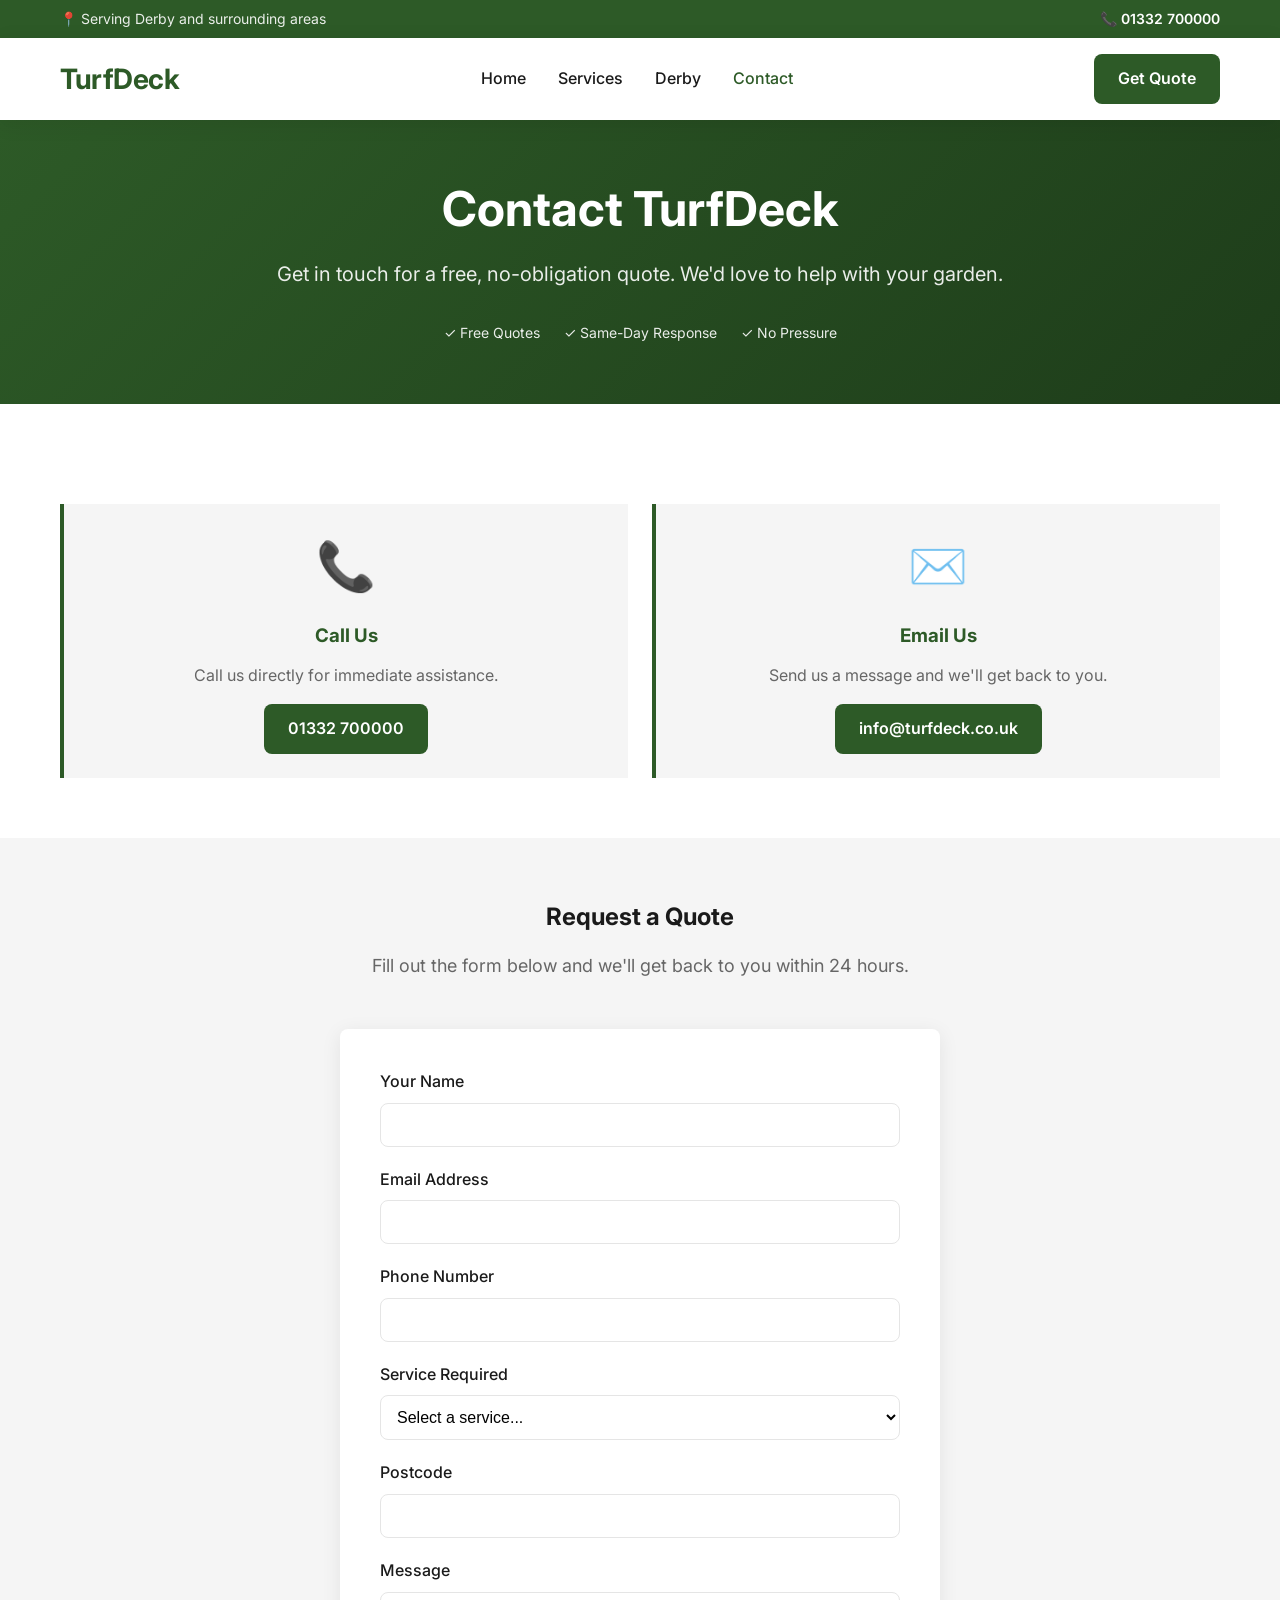
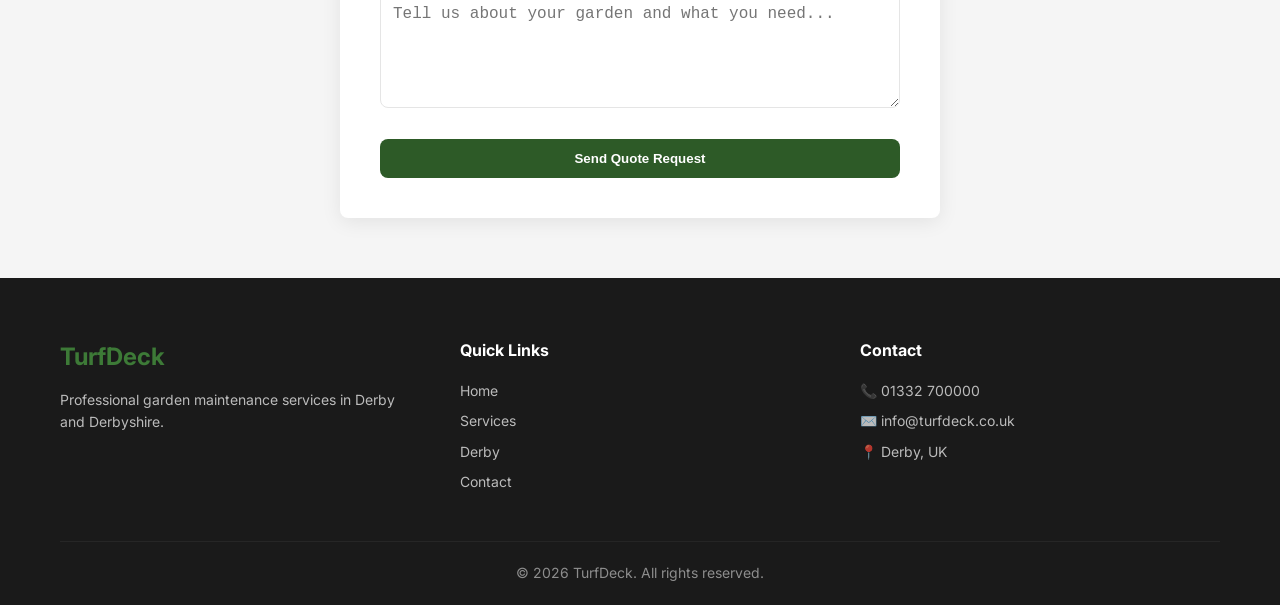
==== contact.html @ 587b613c "Initial TurfDeck website" ====
<!DOCTYPE html>
<html lang="en">
<head>
    <meta charset="UTF-8">
    <meta name="viewport" content="width=device-width, initial-scale=1.0">
    <title>Contact Us | TurfDeck - Garden Maintenance Derby</title>
    <meta name="description" content="Contact TurfDeck for professional garden maintenance services in Derby. Get your free quote today.">
    <link rel="stylesheet" href="styles.css">
    <link rel="preconnect" href="https://fonts.googleapis.com">
    <link rel="preconnect" href="https://fonts.gstatic.com" crossorigin>
    <link href="https://fonts.googleapis.com/css2?family=Inter:wght@400;500;600;700&display=swap" rel="stylesheet">
</head>
<body>
    <!-- Top Bar -->
    <div class="top-bar">
        <div class="container">
            <div class="top-bar-content">
                <span class="location">📍 Serving Derby and surrounding areas</span>
                <div class="top-bar-contact">
                    <a href="tel:01332700000" class="phone-link">📞 01332 700000</a>
                </div>
            </div>
        </div>
    </div>

    <!-- Header -->
    <header class="header">
        <div class="container">
            <div class="header-content">
                <a href="index.html" class="logo">TurfDeck</a>
                <nav class="nav">
                    <a href="index.html" class="nav-link">Home</a>
                    <a href="index.html#services" class="nav-link">Services</a>
                    <a href="derby.html" class="nav-link">Derby</a>
                    <a href="contact.html" class="nav-link active">Contact</a>
                </nav>
                <a href="#quote-form" class="btn btn-primary">Get Quote</a>
            </div>
        </div>
    </header>

    <!-- Contact Hero -->
    <section class="hero" style="padding: 60px 0;">
        <div class="container">
            <div class="hero-content">
                <h1>Contact TurfDeck</h1>
                <p class="hero-subtitle">Get in touch for a free, no-obligation quote. We'd love to help with your garden.</p>
                <div class="hero-features">
                    <span>✓ Free Quotes</span>
                    <span>✓ Same-Day Response</span>
                    <span>✓ No Pressure</span>
                </div>
            </div>
        </div>
    </section>

    <!-- Contact Methods -->
    <section style="padding: 60px 0;">
        <div class="container">
            <div class="local-grid">
                <div class="local-card" style="text-align: center;">
                    <div class="service-icon">📞</div>
                    <h3>Call Us</h3>
                    <p>Call us directly for immediate assistance.</p>
                    <a href="tel:01332700000" class="btn btn-primary" style="margin-top: 16px; display: inline-block;">01332 700000</a>
                </div>
                <div class="local-card" style="text-align: center;">
                    <div class="service-icon">✉️</div>
                    <h3>Email Us</h3>
                    <p>Send us a message and we'll get back to you.</p>
                    <a href="mailto:info@turfdeck.co.uk" class="btn btn-primary" style="margin-top: 16px; display: inline-block;">info@turfdeck.co.uk</a>
                </div>
            </div>
        </div>
    </section>

    <!-- Quote Form -->
    <section id="quote-form" style="padding: 60px 0; background: #f5f5f5;">
        <div class="container">
            <h2 style="text-align: center; margin-bottom: 16px;">Request a Quote</h2>
            <p class="section-subtitle">Fill out the form below and we'll get back to you within 24 hours.</p>
            
            <div style="max-width: 600px; margin: 40px auto 0; background: white; padding: 40px; border-radius: 8px; box-shadow: 0 4px 20px rgba(0,0,0,0.08);">
                <form name="contact" method="POST" data-netlify="true">
                    <div style="margin-bottom: 20px;">
                        <label for="name" style="display: block; margin-bottom: 8px; font-weight: 500;">Your Name</label>
                        <input type="text" id="name" name="name" required style="width: 100%; padding: 12px; border: 1px solid #e5e5e5; border-radius: 8px; font-size: 16px;">
                    </div>
                    
                    <div style="margin-bottom: 20px;">
                        <label for="email" style="display: block; margin-bottom: 8px; font-weight: 500;">Email Address</label>
                        <input type="email" id="email" name="email" required style="width: 100%; padding: 12px; border: 1px solid #e5e5e5; border-radius: 8px; font-size: 16px;">
                    </div>
                    
                    <div style="margin-bottom: 20px;">
                        <label for="phone" style="display: block; margin-bottom: 8px; font-weight: 500;">Phone Number</label>
                        <input type="tel" id="phone" name="phone" style="width: 100%; padding: 12px; border: 1px solid #e5e5e5; border-radius: 8px; font-size: 16px;">
                    </div>
                    
                    <div style="margin-bottom: 20px;">
                        <label for="service" style="display: block; margin-bottom: 8px; font-weight: 500;">Service Required</label>
                        <select id="service" name="service" style="width: 100%; padding: 12px; border: 1px solid #e5e5e5; border-radius: 8px; font-size: 16px; background: white;">
                            <option value="">Select a service...</option>
                            <option value="lawn-mowing">Lawn Mowing</option>
                            <option value="garden-maintenance">Garden Maintenance</option>
                            <option value="hedge-trimming">Hedge Trimming</option>
                            <option value="garden-clearance">Garden Clearance</option>
                            <option value="other">Other</option>
                        </select>
                    </div>
                    
                    <div style="margin-bottom: 20px;">
                        <label for="postcode" style="display: block; margin-bottom: 8px; font-weight: 500;">Postcode</label>
                        <input type="text" id="postcode" name="postcode" required style="width: 100%; padding: 12px; border: 1px solid #e5e5e5; border-radius: 8px; font-size: 16px;">
                    </div>
                    
                    <div style="margin-bottom: 24px;">
                        <label for="message" style="display: block; margin-bottom: 8px; font-weight: 500;">Message</label>
                        <textarea id="message" name="message" rows="5" style="width: 100%; padding: 12px; border: 1px solid #e5e5e5; border-radius: 8px; font-size: 16px; resize: vertical;" placeholder="Tell us about your garden and what you need..."></textarea>
                    </div>
                    
                    <button type="submit" class="btn btn-primary" style="width: 100%;">Send Quote Request</button>
                </form>
            </div>
        </div>
    </section>

    <!-- Footer -->
    <footer class="footer">
        <div class="container">
            <div class="footer-content">
                <div class="footer-brand">
                    <h3>TurfDeck</h3>
                    <p>Professional garden maintenance services in Derby and Derbyshire.</p>
                </div>
                <div class="footer-links">
                    <h4>Quick Links</h4>
                    <a href="index.html">Home</a>
                    <a href="index.html#services">Services</a>
                    <a href="derby.html">Derby</a>
                    <a href="contact.html">Contact</a>
                </div>
                <div class="footer-contact">
                    <h4>Contact</h4>
                    <p>📞 <a href="tel:01332700000">01332 700000</a></p>
                    <p>✉️ <a href="mailto:info@turfdeck.co.uk">info@turfdeck.co.uk</a></p>
                    <p>📍 Derby, UK</p>
                </div>
            </div>
            <div class="footer-bottom">
                <p>&copy; 2026 TurfDeck. All rights reserved.</p>
            </div>
        </div>
    </footer>
</body>
</html>
---- styles.css ----
/* ========================================
   TurfDeck - Professional Garden Maintenance
   ======================================== */

/* CSS Variables */
:root {
    --primary: #2D5A27;        /* Forest Green */
    --primary-dark: #1E3D1A;
    --primary-light: #3D7A37;
    --secondary: #F5F5F5;
    --dark: #1A1A1A;
    --gray: #666666;
    --light-gray: #E5E5E5;
    --white: #FFFFFF;
    --shadow: 0 4px 20px rgba(0,0,0,0.08);
    --radius: 8px;
    --font: 'Inter', -apple-system, BlinkMacSystemFont, sans-serif;
}

/* Reset */
*, *::before, *::after {
    box-sizing: border-box;
    margin: 0;
    padding: 0;
}

html {
    scroll-behavior: smooth;
}

body {
    font-family: var(--font);
    line-height: 1.6;
    color: var(--dark);
    background: var(--white);
}

a {
    text-decoration: none;
    color: inherit;
}

ul {
    list-style: none;
}

img {
    max-width: 100%;
    height: auto;
}

.container {
    max-width: 1200px;
    margin: 0 auto;
    padding: 0 20px;
}

/* ========================================
   Top Bar
   ======================================== */
.top-bar {
    background: var(--primary);
    color: var(--white);
    padding: 8px 0;
    font-size: 14px;
}

.top-bar-content {
    display: flex;
    justify-content: space-between;
    align-items: center;
}

.location {
    opacity: 0.9;
}

.phone-link {
    font-weight: 600;
    transition: opacity 0.2s;
}

.phone-link:hover {
    opacity: 0.8;
}

/* ========================================
   Header
   ======================================== */
.header {
    background: var(--white);
    box-shadow: var(--shadow);
    position: sticky;
    top: 0;
    z-index: 100;
}

.header-content {
    display: flex;
    justify-content: space-between;
    align-items: center;
    padding: 16px 0;
}

.logo {
    font-size: 28px;
    font-weight: 700;
    color: var(--primary);
    letter-spacing: -0.5px;
}

.nav {
    display: flex;
    gap: 32px;
}

.nav-link {
    font-weight: 500;
    color: var(--dark);
    transition: color 0.2s;
}

.nav-link:hover,
.nav-link.active {
    color: var(--primary);
}

/* Buttons */
.btn {
    display: inline-block;
    padding: 12px 24px;
    border-radius: var(--radius);
    font-weight: 600;
    text-align: center;
    cursor: pointer;
    transition: all 0.2s;
    border: none;
}

.btn-primary {
    background: var(--primary);
    color: var(--white);
}

.btn-primary:hover {
    background: var(--primary-dark);
}

.btn-secondary {
    background: var(--white);
    color: var(--primary);
    border: 2px solid var(--primary);
}

.btn-secondary:hover {
    background: var(--secondary);
}

.btn-large {
    padding: 16px 32px;
    font-size: 18px;
}

/* ========================================
   Hero
   ======================================== */
.hero {
    background: linear-gradient(135deg, var(--primary) 0%, var(--primary-dark) 100%);
    color: var(--white);
    padding: 80px 0;
    text-align: center;
}

.hero-content {
    max-width: 800px;
    margin: 0 auto;
}

.hero h1 {
    font-size: 48px;
    font-weight: 700;
    line-height: 1.2;
    margin-bottom: 20px;
}

.hero-subtitle {
    font-size: 20px;
    opacity: 0.9;
    margin-bottom: 32px;
}

.hero-buttons {
    display: flex;
    gap: 16px;
    justify-content: center;
    margin-bottom: 32px;
}

.hero .btn-primary {
    background: var(--white);
    color: var(--primary);
}

.hero .btn-primary:hover {
    background: var(--light-gray);
}

.hero .btn-secondary {
    border-color: var(--white);
    color: var(--white);
}

.hero .btn-secondary:hover {
    background: rgba(255,255,255,0.1);
}

.hero-features {
    display: flex;
    gap: 24px;
    justify-content: center;
    flex-wrap: wrap;
    font-size: 14px;
    opacity: 0.9;
}

/* ========================================
   Services
   ======================================== */
.services {
    padding: 80px 0;
    background: var(--secondary);
}

.services h2,
.why-choose h2,
.service-areas h2,
.local-content h2,
.areas-detailed h2,
.why-local h2 {
    font-size: 36px;
    text-align: center;
    margin-bottom: 16px;
    color: var(--dark);
}

.section-subtitle {
    text-align: center;
    color: var(--gray);
    margin-bottom: 48px;
    font-size: 18px;
}

.services-grid {
    display: grid;
    grid-template-columns: repeat(auto-fit, minmax(300px, 1fr));
    gap: 24px;
}

.service-card {
    background: var(--white);
    padding: 32px;
    border-radius: var(--radius);
    box-shadow: var(--shadow);
    transition: transform 0.2s;
}

.service-card:hover {
    transform: translateY(-4px);
}

.service-icon {
    font-size: 48px;
    margin-bottom: 16px;
}

.service-card h3 {
    font-size: 20px;
    margin-bottom: 12px;
    color: var(--primary);
}

.service-card p {
    color: var(--gray);
}

/* ========================================
   Why Choose Us
   ======================================== */
.why-choose {
    padding: 80px 0;
}

.benefits-grid {
    display: grid;
    grid-template-columns: repeat(auto-fit, minmax(250px, 1fr));
    gap: 32px;
}

.benefit {
    padding: 24px;
}

.benefit-number {
    font-size: 48px;
    font-weight: 700;
    color: var(--primary);
    opacity: 0.2;
    margin-bottom: 8px;
}

.benefit h3 {
    font-size: 20px;
    margin-bottom: 12px;
}

.benefit p {
    color: var(--gray);
}

/* ========================================
   Service Areas
   ======================================== */
.service-areas {
    padding: 80px 0;
    background: var(--secondary);
}

.areas-list {
    display: flex;
    flex-wrap: wrap;
    gap: 12px;
    justify-content: center;
}

.area-tag {
    background: var(--white);
    padding: 10px 20px;
    border-radius: 24px;
    font-weight: 500;
    color: var(--primary);
    border: 1px solid var(--light-gray);
    transition: all 0.2s;
}

.area-tag:hover {
    background: var(--primary);
    color: var(--white);
    border-color: var(--primary);
}

/* ========================================
   Local Content Sections
   ======================================== */
.local-content {
    padding: 80px 0;
}

.local-grid {
    display: grid;
    grid-template-columns: repeat(auto-fit, minmax(300px, 1fr));
    gap: 24px;
    margin-top: 40px;
}

.local-card {
    padding: 24px;
    border-left: 4px solid var(--primary);
    background: var(--secondary);
}

.local-card h3 {
    margin-bottom: 12px;
    color: var(--primary);
}

.local-card p {
    color: var(--gray);
}

/* ========================================
   Areas Detailed
   ======================================== */
.areas-detailed {
    padding: 80px 0;
    background: var(--secondary);
}

.areas-grid {
    display: grid;
    grid-template-columns: repeat(auto-fit, minmax(250px, 1fr));
    gap: 24px;
    margin-top: 40px;
}

.area-item {
    background: var(--white);
    padding: 24px;
    border-radius: var(--radius);
    box-shadow: var(--shadow);
}

.area-item h3 {
    font-size: 18px;
    margin-bottom: 8px;
    color: var(--primary);
}

.area-item p {
    color: var(--gray);
    font-size: 14px;
}

/* ========================================
   Why Local
   ======================================== */
.why-local {
    padding: 80px 0;
}

/* ========================================
   CTA
   ======================================== */
.cta {
    background: linear-gradient(135deg, var(--primary) 0%, var(--primary-dark) 100%);
    color: var(--white);
    padding: 80px 0;
    text-align: center;
}

.cta-content {
    max-width: 600px;
    margin: 0 auto;
}

.cta h2 {
    font-size: 36px;
    margin-bottom: 16px;
}

.cta p {
    font-size: 18px;
    opacity: 0.9;
    margin-bottom: 32px;
}

.cta-buttons {
    display: flex;
    gap: 16px;
    justify-content: center;
    flex-wrap: wrap;
}

.cta .btn-primary {
    background: var(--white);
    color: var(--primary);
}

.cta .btn-primary:hover {
    background: var(--light-gray);
}

.cta .btn-secondary {
    border-color: var(--white);
    color: var(--white);
}

.cta .btn-secondary:hover {
    background: rgba(255,255,255,0.1);
}

/* ========================================
   Footer
   ======================================== */
.footer {
    background: var(--dark);
    color: var(--white);
    padding: 60px 0 20px;
}

.footer-content {
    display: grid;
    grid-template-columns: repeat(auto-fit, minmax(200px, 1fr));
    gap: 40px;
    margin-bottom: 40px;
}

.footer-brand h3 {
    font-size: 24px;
    margin-bottom: 12px;
    color: var(--primary-light);
}

.footer-brand p {
    opacity: 0.7;
    font-size: 14px;
}

.footer h4 {
    font-size: 16px;
    margin-bottom: 16px;
    color: var(--white);
}

.footer-links a {
    display: block;
    color: var(--white);
    opacity: 0.7;
    margin-bottom: 8px;
    font-size: 14px;
    transition: opacity 0.2s;
}

.footer-links a:hover {
    opacity: 1;
}

.footer-contact p {
    margin-bottom: 8px;
    font-size: 14px;
    opacity: 0.7;
}

.footer-contact a {
    color: var(--white);
}

.footer-bottom {
    text-align: center;
    padding-top: 20px;
    border-top: 1px solid rgba(255,255,255,0.1);
    font-size: 14px;
    opacity: 0.5;
}

/* ========================================
   Responsive
   ======================================== */
@media (max-width: 768px) {
    .top-bar-content {
        flex-direction: column;
        gap: 8px;
        text-align: center;
    }
    
    .header-content {
        flex-wrap: wrap;
        gap: 16px;
    }
    
    .nav {
        order: 3;
        width: 100%;
        justify-content: center;
        gap: 16px;
    }
    
    .hero h1 {
        font-size: 32px;
    }
    
    .hero-subtitle {
        font-size: 16px;
    }
    
    .hero-buttons {
        flex-direction: column;
    }
    
    .services h2,
    .cta h2 {
        font-size: 28px;
    }
    
    .benefits-grid {
        grid-template-columns: 1fr;
    }
}

@media (max-width: 480px) {
    .hero {
        padding: 60px 0;
    }
    
    .hero h1 {
        font-size: 28px;
    }
    
    .btn-large {
        padding: 14px 24px;
        font-size: 16px;
    }
    
    .services,
    .why-choose,
    .cta,
    .footer {
        padding: 60px 0;
    }
}
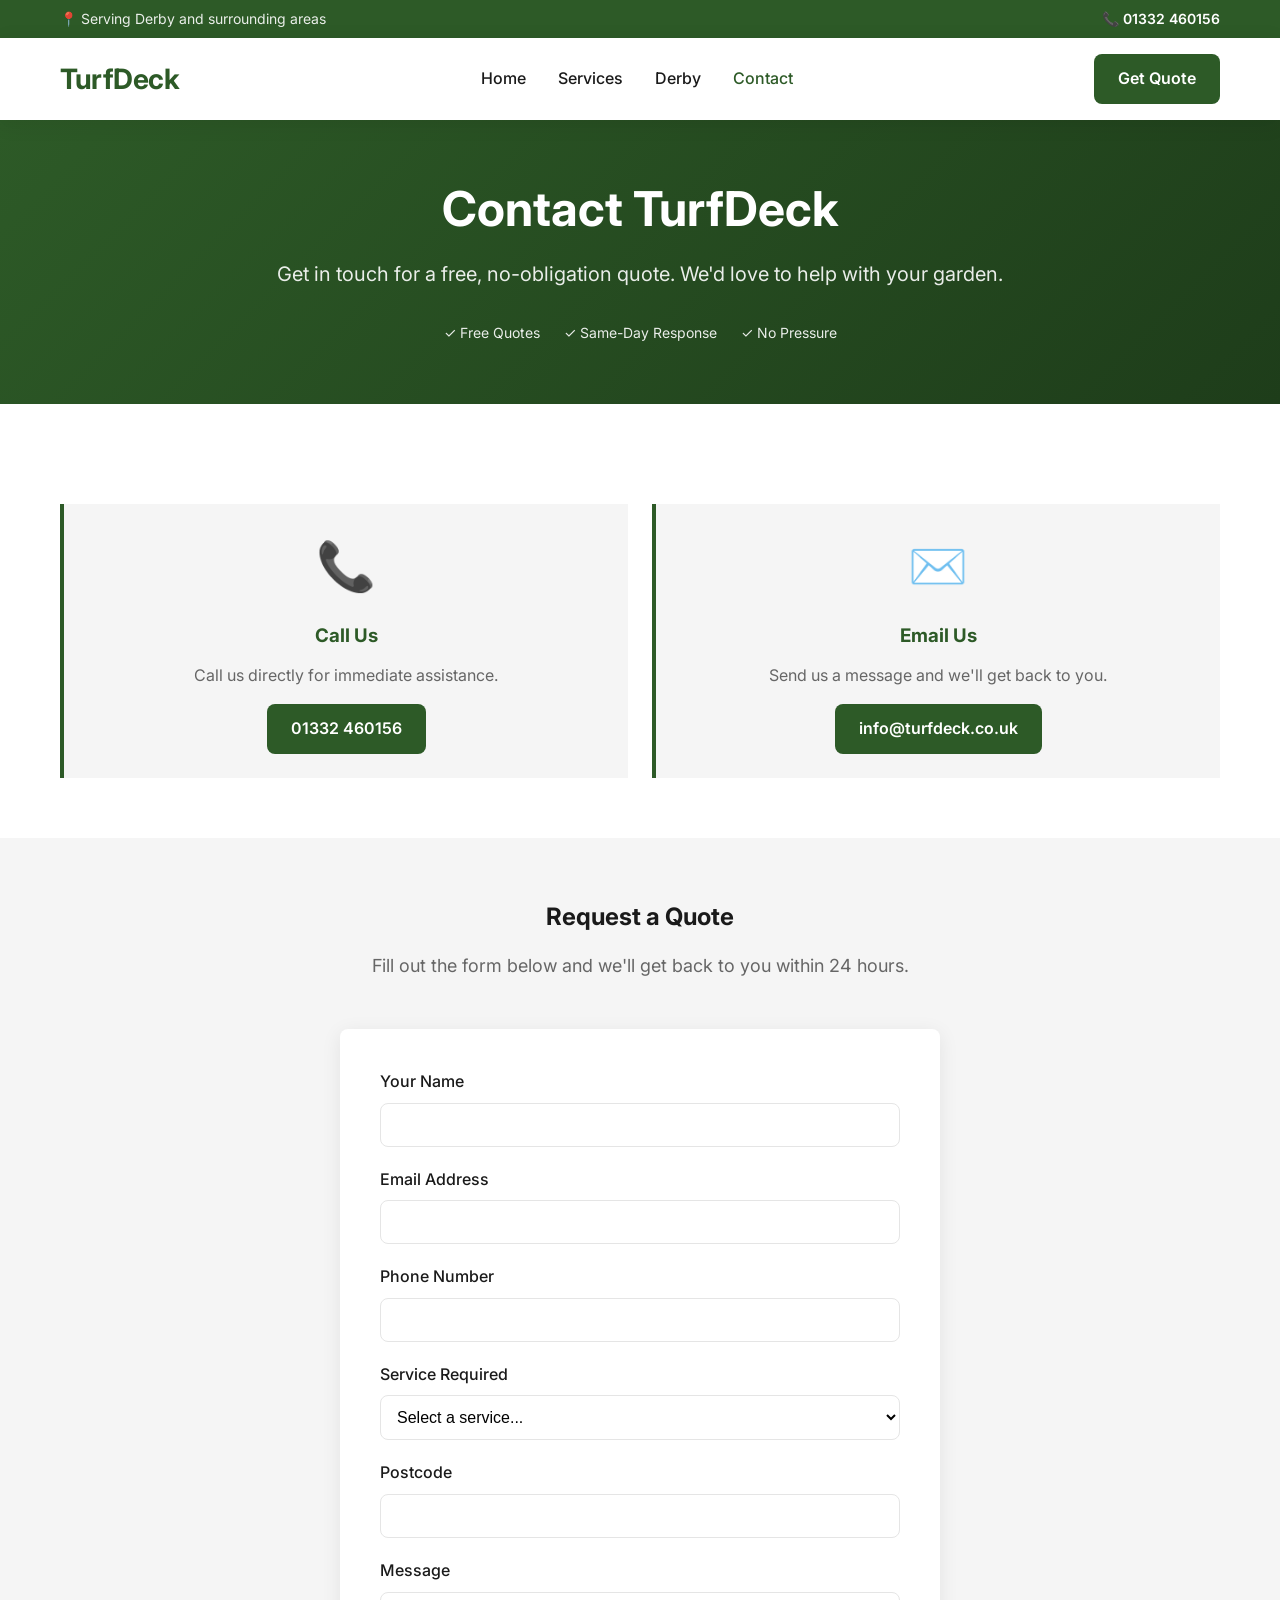
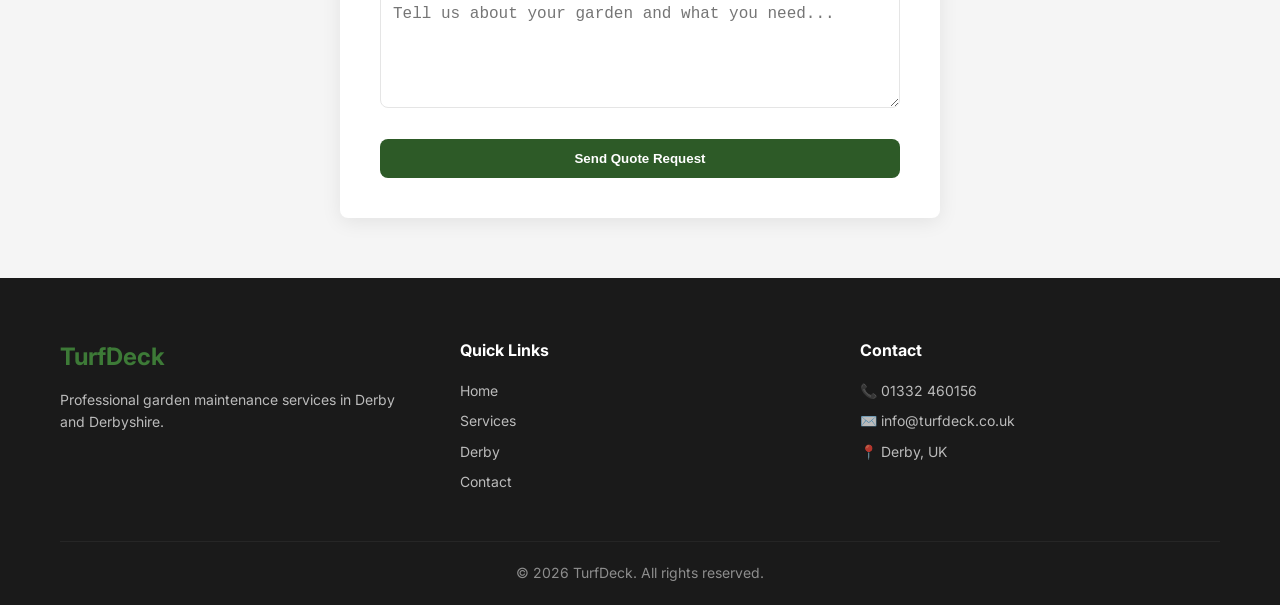
==== commit a6bb5de9: "Update phone number to 01332 460156" ====
--- a/contact.html
+++ b/contact.html
@@ -17,7 +17,7 @@
             <div class="top-bar-content">
                 <span class="location">📍 Serving Derby and surrounding areas</span>
                 <div class="top-bar-contact">
-                    <a href="tel:01332700000" class="phone-link">📞 01332 700000</a>
+                    <a href="tel:01332460156" class="phone-link">📞 01332 460156</a>
                 </div>
             </div>
         </div>
@@ -62,7 +62,7 @@
                     <div class="service-icon">📞</div>
                     <h3>Call Us</h3>
                     <p>Call us directly for immediate assistance.</p>
-                    <a href="tel:01332700000" class="btn btn-primary" style="margin-top: 16px; display: inline-block;">01332 700000</a>
+                    <a href="tel:01332460156" class="btn btn-primary" style="margin-top: 16px; display: inline-block;">01332 460156</a>
                 </div>
                 <div class="local-card" style="text-align: center;">
                     <div class="service-icon">✉️</div>
@@ -142,7 +142,7 @@
                 </div>
                 <div class="footer-contact">
                     <h4>Contact</h4>
-                    <p>📞 <a href="tel:01332700000">01332 700000</a></p>
+                    <p>📞 <a href="tel:01332460156">01332 460156</a></p>
                     <p>✉️ <a href="mailto:info@turfdeck.co.uk">info@turfdeck.co.uk</a></p>
                     <p>📍 Derby, UK</p>
                 </div>
